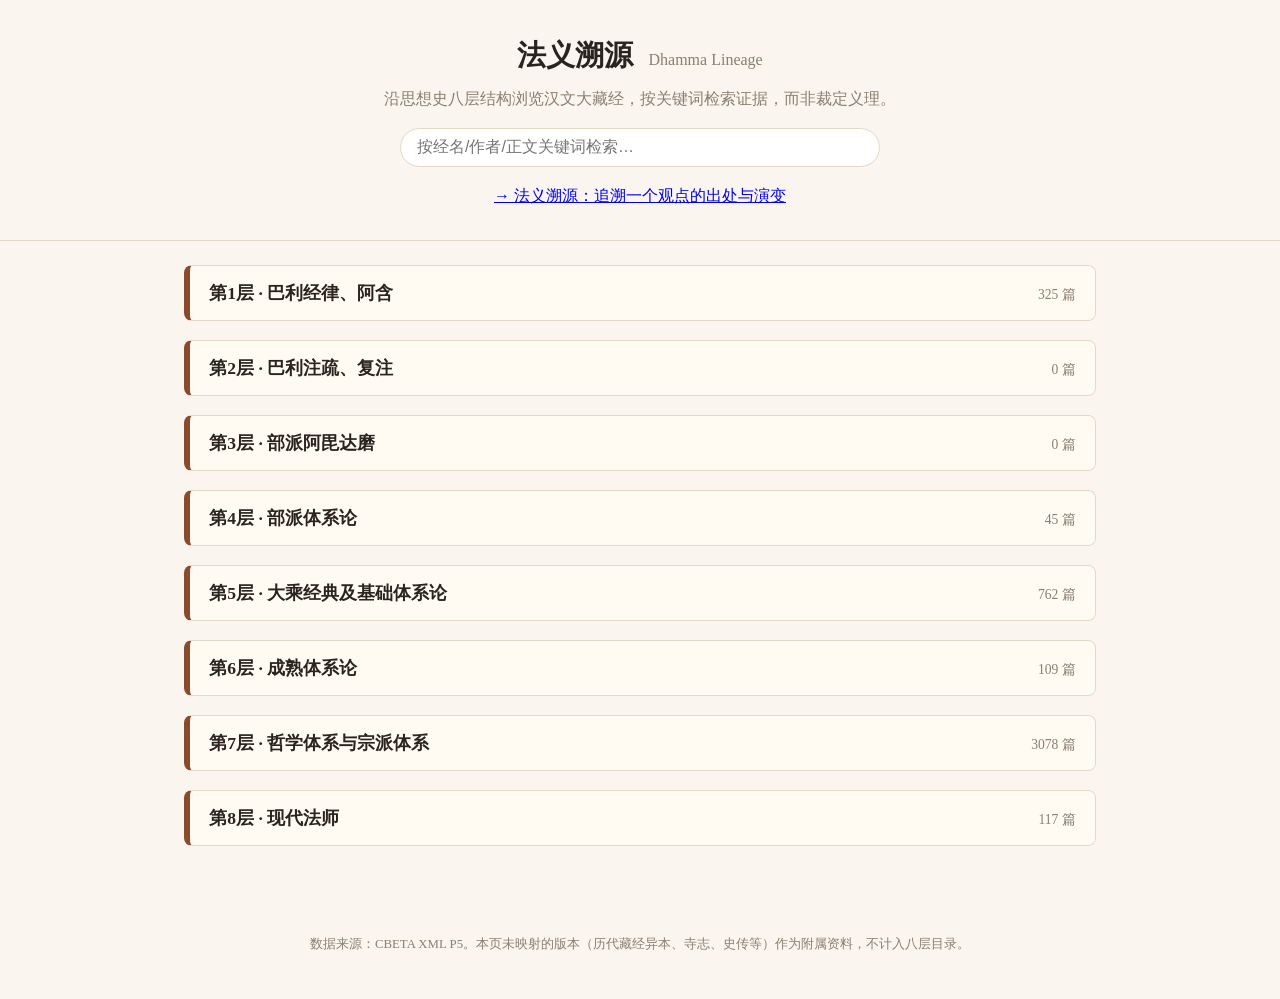
==== site/index.html @ ca535c07 "Add collapsible show-more for long hit lists Both the per-layer document list and the per-document m" ====
<!doctype html>
<html lang="zh-Hant">
<head>
<meta charset="utf-8">
<title>法义溯源 · 八层藏经目录</title>
<meta name="viewport" content="width=device-width, initial-scale=1">
<link rel="stylesheet" href="style.css">
</head>
<body>
<header>
  <h1>法义溯源 <span class="sub">Dhamma Lineage</span></h1>
  <p class="tagline">沿思想史八层结构浏览汉文大藏经，按关键词检索证据，而非裁定义理。</p>
  <div class="searchbar">
    <input id="searchInput" type="text" placeholder="按经名/作者/正文关键词检索…">
  </div>
  <p class="nav-link"><a href="trace.html">→ 法义溯源：追溯一个观点的出处与演变</a></p>
</header>

<section id="fulltextResults" class="fulltext-results" hidden></section>

<main id="layers"></main>

<footer>
  <p>数据来源：CBETA XML P5。本页未映射的版本（历代藏经异本、寺志、史传等）作为附属资料，不计入八层目录。</p>
</footer>

<script src="layers.js"></script>
<script src="s2t.js"></script>
<script src="doctext.js"></script>
<script src="collapsible.js"></script>
<script src="fulltext-search.js"></script>
<script src="app.js"></script>
</body>
</html>
---- site/style.css ----
:root {
  --ink: #2a2420;
  --paper: #faf6ef;
  --accent: #8a4b2c;
  --muted: #8a7f70;
  --line: #e2d8c6;
}
* { box-sizing: border-box; }
body {
  margin: 0;
  font-family: "Songti SC", "Noto Serif CJK SC", "PingFang SC", serif;
  background: var(--paper);
  color: var(--ink);
  line-height: 1.6;
}
header {
  padding: 2rem 1.5rem 1rem;
  border-bottom: 1px solid var(--line);
  text-align: center;
}
h1 { margin: 0; font-size: 1.8rem; }
h1 .sub { font-size: 1rem; color: var(--muted); font-weight: normal; margin-left: .5rem; }
.tagline { color: var(--muted); margin: .5rem 0 1rem; }
.searchbar input {
  width: min(480px, 90%);
  padding: .6rem 1rem;
  border: 1px solid var(--line);
  border-radius: 999px;
  font-size: 1rem;
}
main { max-width: 960px; margin: 0 auto; padding: 1.5rem; }
.layer-block {
  border: 1px solid var(--line);
  border-left: 6px solid var(--accent);
  border-radius: 8px;
  margin-bottom: 1.2rem;
  background: #fff;
  overflow: hidden;
}
.layer-header {
  padding: .8rem 1.2rem;
  cursor: pointer;
  display: flex;
  justify-content: space-between;
  align-items: baseline;
  background: #fffaf2;
}
.layer-header h2 { margin: 0; font-size: 1.1rem; }
.layer-count { color: var(--muted); font-size: .85rem; }
.layer-body { padding: 0 1.2rem 1rem; display: none; }
.layer-block.open .layer-body { display: block; }
.text-list { list-style: none; margin: 0; padding: 0; column-width: 260px; }
.text-list li { padding: .25rem 0; break-inside: avoid; }
.text-list a { color: var(--ink); text-decoration: none; }
.text-list a:hover { color: var(--accent); text-decoration: underline; }
.confidence-low { opacity: .7; }
.confidence-low::after { content: " (待复核)"; font-size: .75em; color: var(--muted); }
footer { text-align: center; color: var(--muted); font-size: .8rem; padding: 2rem 1rem; }

.fulltext-results {
  max-width: 960px;
  margin: 0 auto;
  padding: 0 1.5rem 1rem;
}
.fulltext-status { color: var(--muted); }
.fulltext-heading { font-size: 1rem; color: var(--accent); margin: 1rem 0 .5rem; }
.fulltext-group {
  background: #fff;
  border: 1px solid var(--line);
  border-radius: 8px;
  padding: .6rem 1rem;
  margin-bottom: .6rem;
}
.fulltext-group h3 { margin: .2rem 0 .4rem; font-size: .95rem; }
.fulltext-list { list-style: none; margin: 0; padding: 0; }
.fulltext-list li { padding: .35rem 0; border-top: 1px solid var(--line); }
.fulltext-list li:first-child { border-top: none; }
.fulltext-list a { color: var(--accent); text-decoration: none; font-weight: 600; }
.fulltext-list a:hover { text-decoration: underline; }
.fulltext-list .snippet { display: block; color: var(--muted); font-size: .9rem; margin-top: .15rem; }
.relevance {
  margin-left: .5rem;
  font-size: .75rem;
  color: var(--accent);
  background: #f4e9dd;
  border-radius: 999px;
  padding: .05rem .5rem;
}
.hit-doc { display: flex; align-items: baseline; gap: .3rem; flex-wrap: wrap; }
.hit-count { color: var(--muted); font-size: .8rem; margin-left: auto; }
.match-positions { list-style: decimal; margin: .3rem 0 0; padding-left: 1.4rem; }
.match-positions li { padding: .15rem 0; }
.match-positions a {
  color: var(--muted);
  font-size: .88rem;
  text-decoration: none;
}
.match-positions a:hover { color: var(--accent); text-decoration: underline; }
.match-positions a mark, .match-positions a b.hl { color: var(--accent); font-weight: 600; }

.clx-toggle-row { list-style: none; margin: .3rem 0 0; }
.clx-toggle {
  border: 1px dashed var(--line);
  background: transparent;
  color: var(--accent);
  border-radius: 999px;
  padding: .2rem .8rem;
  font-size: .82rem;
  cursor: pointer;
}
.clx-toggle:hover { background: #fffaf2; }
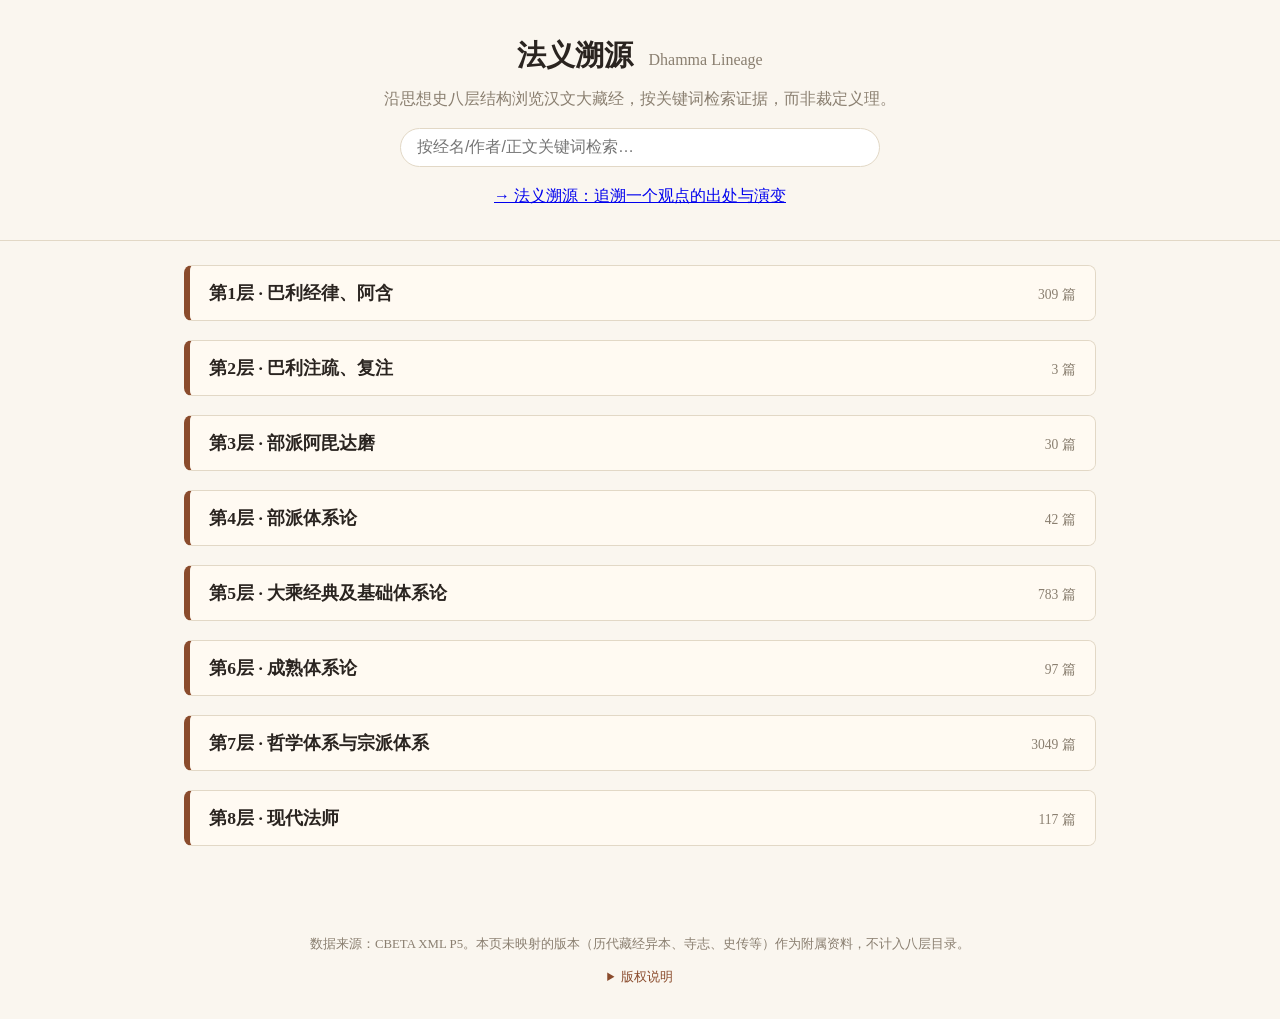
==== commit ba982719: "Add copyright notice to docs and site" ====
--- a/site/index.html
+++ b/site/index.html
@@ -22,6 +22,13 @@
 
 <footer>
   <p>数据来源：CBETA XML P5。本页未映射的版本（历代藏经异本、寺志、史传等）作为附属资料，不计入八层目录。</p>
+  <details class="copyright-panel">
+    <summary>版权说明</summary>
+    <div>
+      <p>本项目（分层规则、检索网页、阅读器网页与构建脚本）由 <a href="https://github.com/Bayson-create" target="_blank" rel="noopener">Bayson-create</a> 设计开发，代码以 <a href="https://www.apache.org/licenses/LICENSE-2.0" target="_blank" rel="noopener">Apache License 2.0</a> 开源；项目原创文字内容以 <a href="https://creativecommons.org/licenses/by/4.0/" target="_blank" rel="noopener">CC BY 4.0</a> 共享，转载请注明出处。</p>
+      <p>佛教文献来自 <a href="https://github.com/cbeta-org/xml-p5" target="_blank" rel="noopener">CBETA XML-P5</a>。佛典原文、TEI 标记及相关权利属于 CBETA 与各原权利方；本项目仅作非商业学习、检索与研究辅助，并保留每篇文本的 CBETA id 与来源信息。详见 <a href="https://github.com/Bayson-create/dhamma-lineage#版权声明--copyright-notice" target="_blank" rel="noopener">完整版权声明</a>。</p>
+    </div>
+  </details>
 </footer>
 
 <script src="layers.js"></script>
--- a/site/style.css
+++ b/site/style.css
@@ -56,6 +56,30 @@
 .confidence-low { opacity: .7; }
 .confidence-low::after { content: " (待复核)"; font-size: .75em; color: var(--muted); }
 footer { text-align: center; color: var(--muted); font-size: .8rem; padding: 2rem 1rem; }
+footer a { color: var(--accent); }
+.copyright-panel {
+  max-width: 680px;
+  margin: .8rem auto 0;
+  text-align: left;
+}
+.copyright-panel summary {
+  width: max-content;
+  margin: 0 auto;
+  color: var(--accent);
+  cursor: pointer;
+  list-style-position: inside;
+}
+.copyright-panel summary:hover { text-decoration: underline; }
+.copyright-panel div {
+  margin-top: .7rem;
+  padding: .85rem 1rem;
+  border: 1px solid var(--line);
+  border-radius: 8px;
+  background: #fffaf2;
+  line-height: 1.7;
+}
+.copyright-panel p { margin: 0 0 .55rem; }
+.copyright-panel p:last-child { margin-bottom: 0; }
 
 .fulltext-results {
   max-width: 960px;
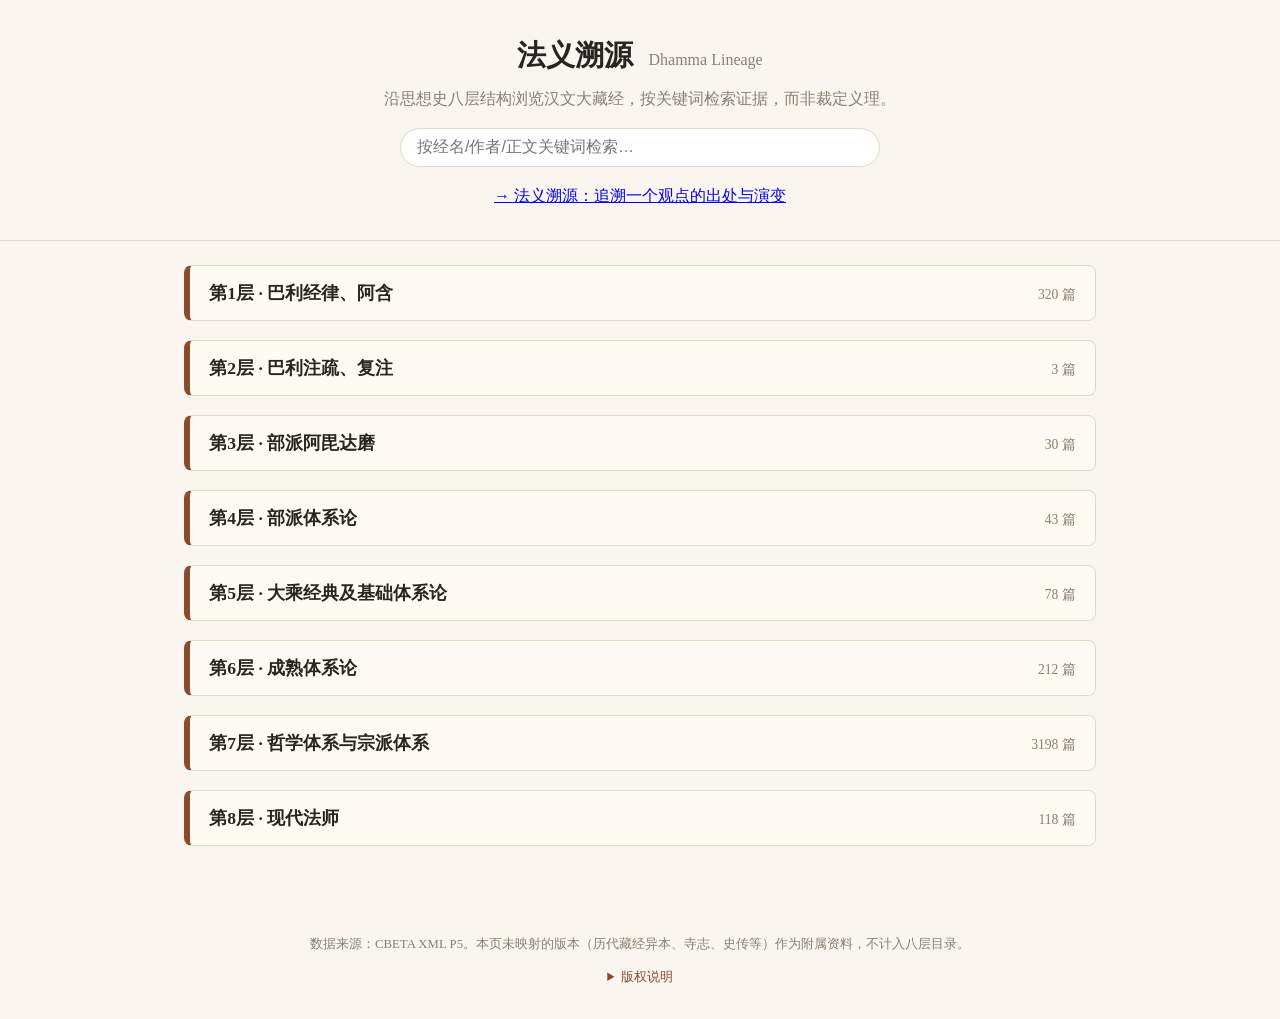
==== commit 4baa8b34: "Fix traditional-character search missing hits on variant glyphs Query normalization only ran toTradi" ====
--- a/site/index.html
+++ b/site/index.html
@@ -33,6 +33,7 @@
 
 <script src="layers.js"></script>
 <script src="s2t.js"></script>
+<script src="t2s.js"></script>
 <script src="doctext.js"></script>
 <script src="collapsible.js"></script>
 <script src="fulltext-search.js"></script>
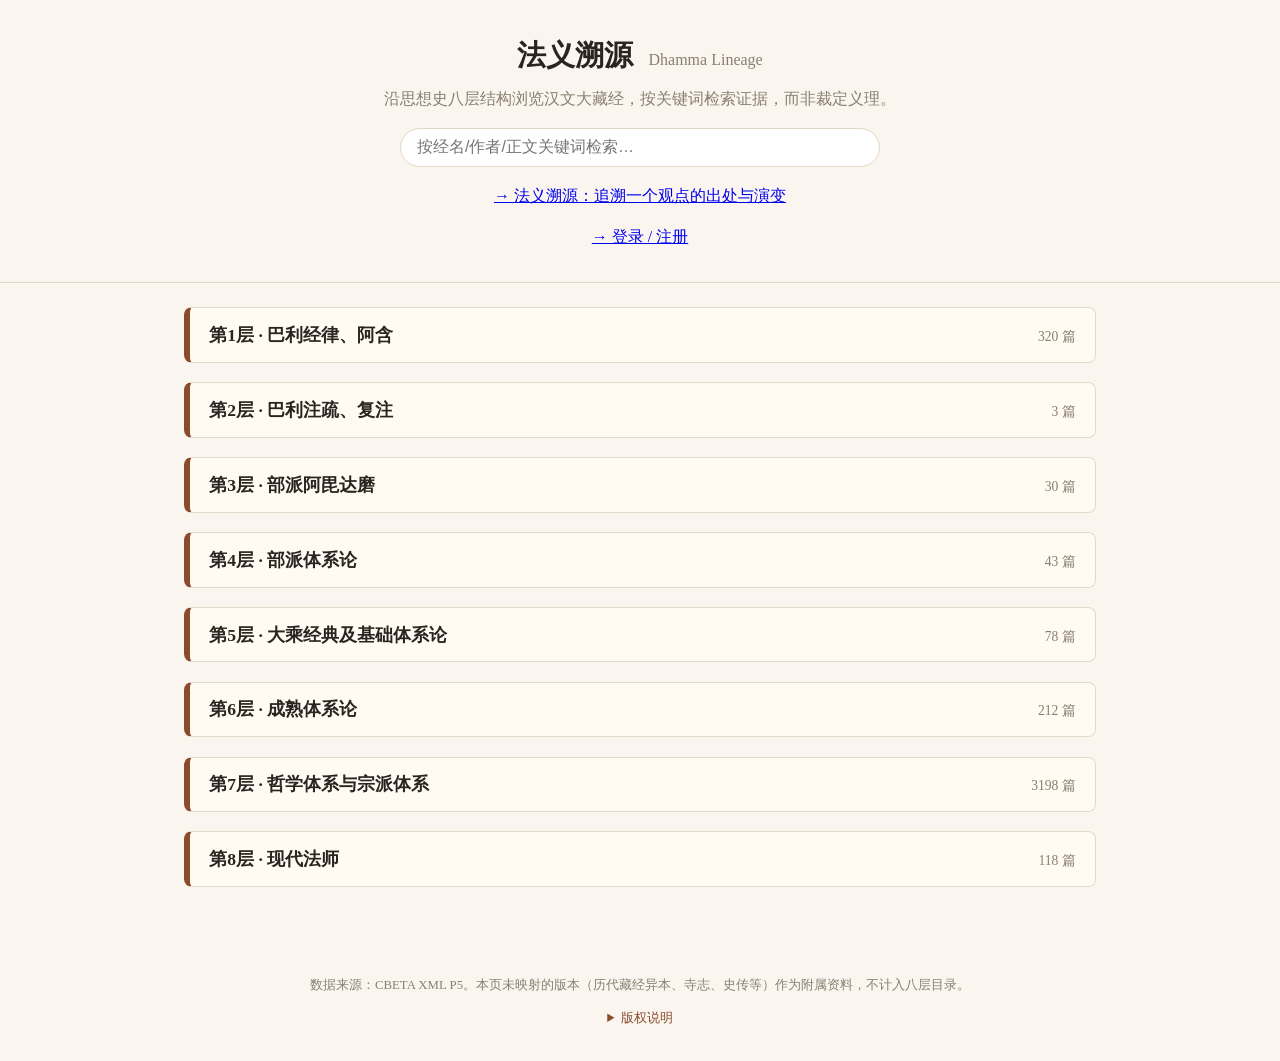
==== commit 32eb4520: "Add login/account pages and an experimental AI trace panel New login.html/account.html share account" ====
--- a/site/index.html
+++ b/site/index.html
@@ -37,6 +37,7 @@
 <script src="doctext.js"></script>
 <script src="collapsible.js"></script>
 <script src="fulltext-search.js"></script>
+<script src="auth.js"></script>
 <script src="app.js"></script>
 </body>
 </html>
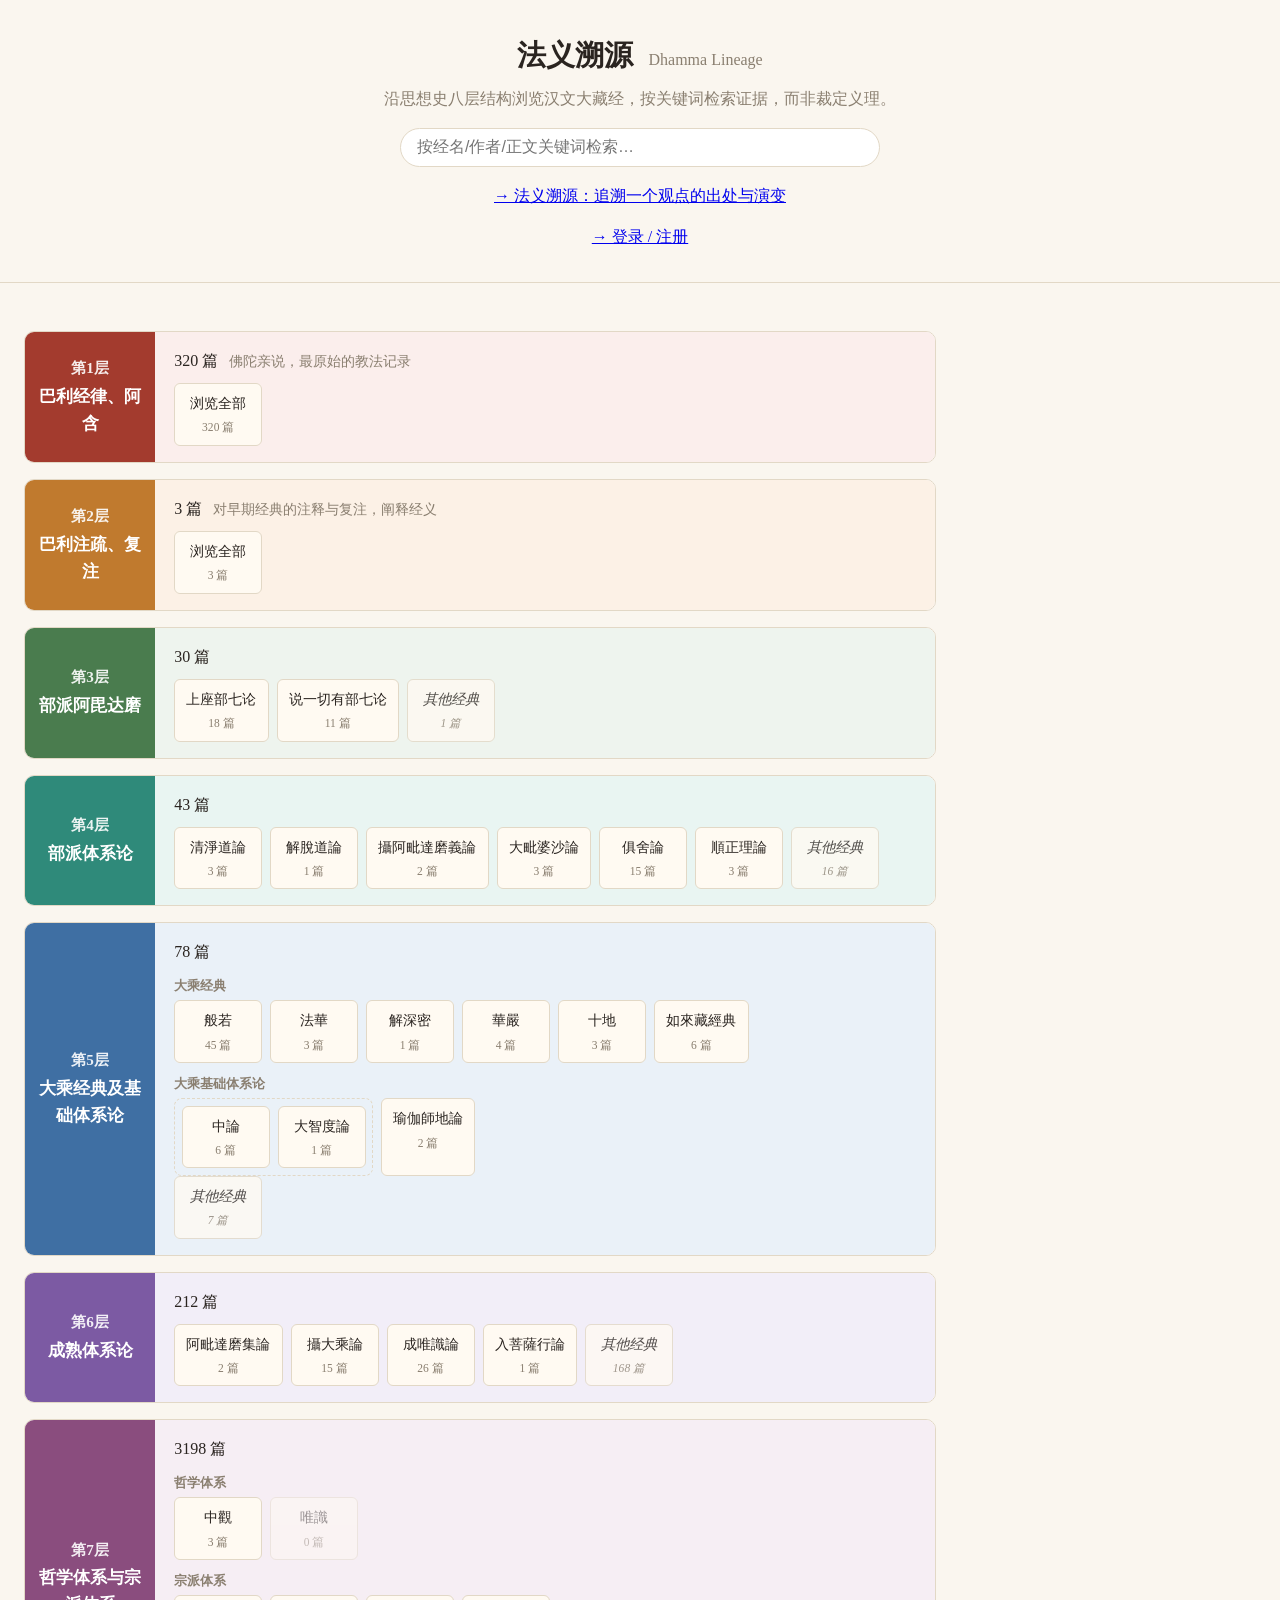
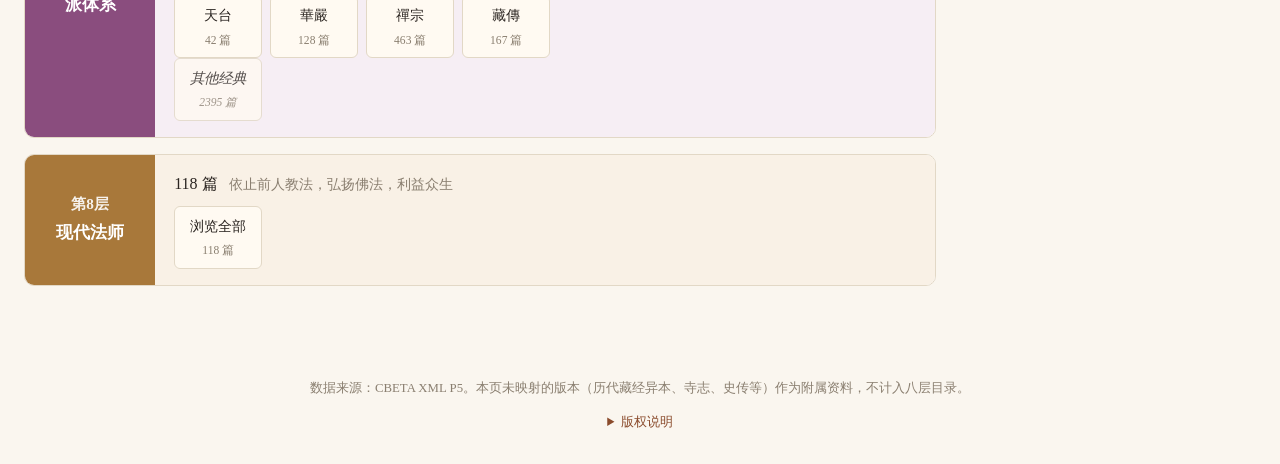
==== commit d400671f: "Redesign homepage as curated per-layer card grid; highlight AI trace hits Homepage: replaces the pla" ====
--- a/site/index.html
+++ b/site/index.html
@@ -5,6 +5,7 @@
 <title>法义溯源 · 八层藏经目录</title>
 <meta name="viewport" content="width=device-width, initial-scale=1">
 <link rel="stylesheet" href="style.css">
+<link rel="stylesheet" href="home.css">
 </head>
 <body>
 <header>
--- a/site/home.css
+++ b/site/home.css
@@ -0,0 +1,91 @@
+/* Redesigned homepage - a colored band per historical layer with
+ * representative-text cards, replacing the old plain accordion list.
+ * Layer accent colors are distinct per band (unlike the rest of the site's
+ * single --accent) to make the eight-layer progression legible at a
+ * glance, per the reference design. */
+
+:root {
+  --l1: #a33b2e; --l1-bg: #fbeeec;
+  --l2: #c07a2e; --l2-bg: #fcf1e6;
+  --l3: #4a7c4e; --l3-bg: #eef4ee;
+  --l4: #2f8a7a; --l4-bg: #e9f5f2;
+  --l5: #3f6fa3; --l5-bg: #eaf1f8;
+  --l6: #7c5aa3; --l6-bg: #f2eef8;
+  --l7: #8a4d7e; --l7-bg: #f6eef4;
+  --l8: #a8783a; --l8-bg: #f9f1e6;
+}
+
+.home-layers { display: flex; flex-direction: column; gap: 1rem; margin: 1.5rem 0; }
+
+.home-band {
+  display: flex;
+  border: 1px solid var(--line);
+  border-radius: 10px;
+  overflow: hidden;
+  background: #fff;
+}
+.home-band-label {
+  flex: 0 0 130px;
+  color: #fff;
+  padding: 1rem .8rem;
+  display: flex;
+  flex-direction: column;
+  justify-content: center;
+  text-align: center;
+  font-weight: bold;
+  gap: .2rem;
+}
+.home-band-label .layer-num { font-size: .95rem; opacity: .9; }
+.home-band-label .layer-short { font-size: 1.05rem; }
+
+.home-band-body { flex: 1; padding: 1rem 1.2rem; }
+.home-band-head { display: flex; align-items: baseline; gap: .7rem; flex-wrap: wrap; margin-bottom: .6rem; }
+.home-band-title { font-size: 1.1rem; font-weight: bold; margin: 0; }
+.home-band-tagline { color: var(--muted); font-size: .88rem; margin: 0; }
+.home-band-empty { color: var(--muted); font-size: .9rem; }
+
+.home-cardgroup-label {
+  font-size: .82rem;
+  color: var(--muted);
+  margin: .6rem 0 .3rem;
+  font-weight: bold;
+}
+.home-cardgroup-label:first-child { margin-top: 0; }
+
+.home-cards { display: flex; flex-wrap: wrap; gap: .5rem; }
+.home-card-pair {
+  display: flex;
+  gap: .5rem;
+  border: 1px dashed var(--line);
+  border-radius: 8px;
+  padding: .4rem;
+}
+.home-card {
+  border: 1px solid var(--line);
+  border-radius: 6px;
+  padding: .5rem .7rem;
+  background: var(--card-bg, #fffaf2);
+  cursor: pointer;
+  font-size: .9rem;
+  display: flex;
+  flex-direction: column;
+  align-items: center;
+  gap: .2rem;
+  min-width: 88px;
+  text-align: center;
+  transition: transform .1s;
+}
+.home-card:hover { transform: translateY(-2px); border-color: var(--card-accent, var(--accent)); }
+.home-card .card-count { font-size: .72rem; color: var(--muted); }
+.home-card.other { opacity: .8; font-style: italic; }
+.home-card.empty { opacity: .45; cursor: default; }
+.home-card.empty:hover { transform: none; }
+
+.home-drilldown {
+  margin-top: .8rem;
+  border-top: 1px solid var(--line);
+  padding-top: .7rem;
+}
+.home-drilldown h5 { margin: 0 0 .4rem; font-size: .95rem; }
+.home-drilldown .text-list { column-width: 220px; }
+.home-drilldown-close { float: right; background: none; border: none; color: var(--muted); cursor: pointer; font-size: .85rem; }
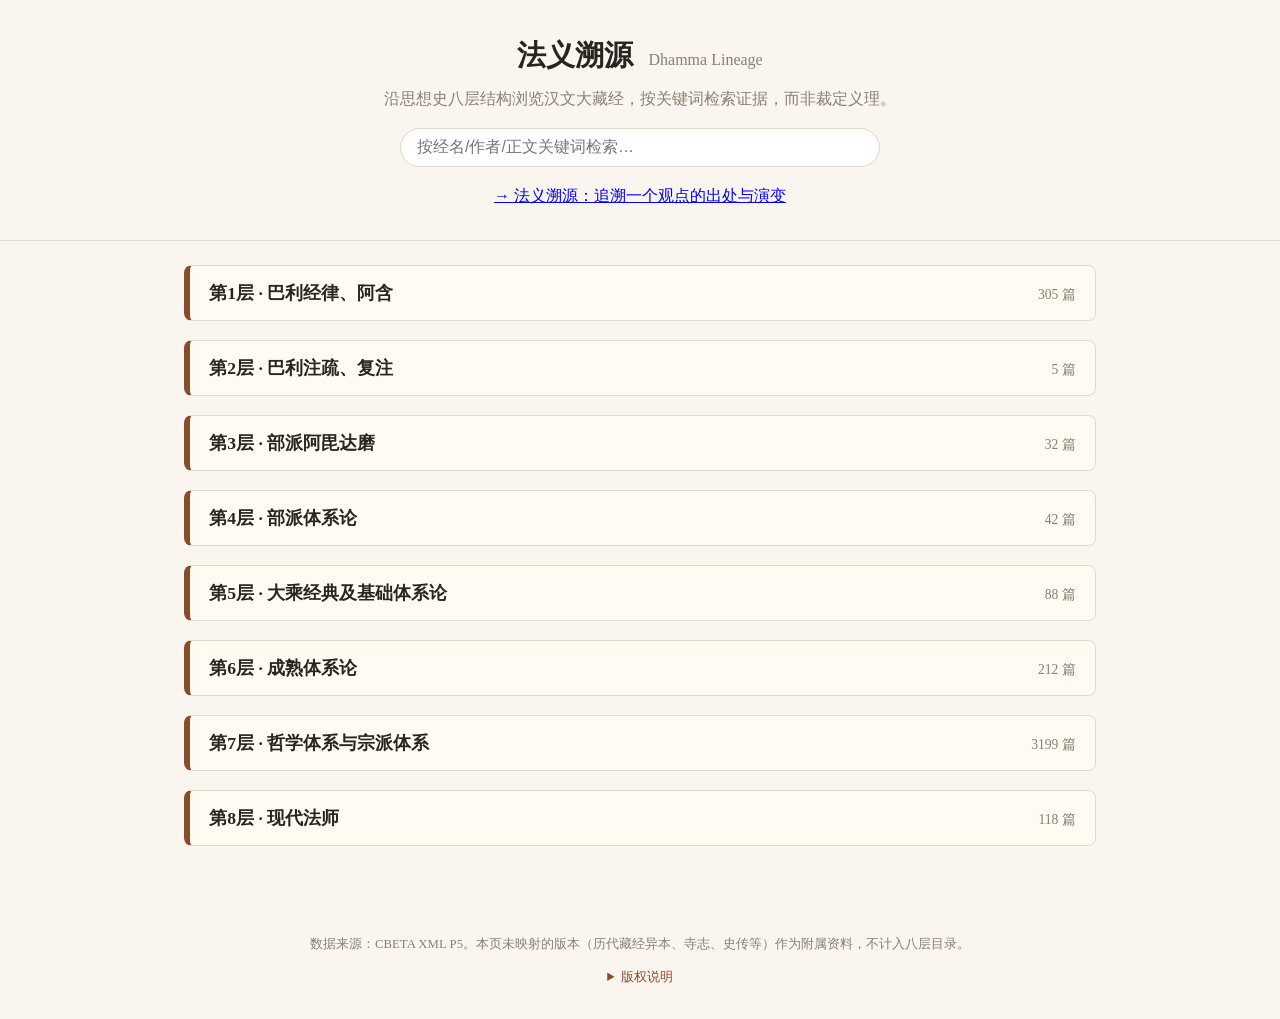
==== commit e7651791: "feat: add V4 lineage search bridge" ====
--- a/site/index.html
+++ b/site/index.html
@@ -5,7 +5,6 @@
 <title>法义溯源 · 八层藏经目录</title>
 <meta name="viewport" content="width=device-width, initial-scale=1">
 <link rel="stylesheet" href="style.css">
-<link rel="stylesheet" href="home.css">
 </head>
 <body>
 <header>
@@ -38,7 +37,7 @@
 <script src="doctext.js"></script>
 <script src="collapsible.js"></script>
 <script src="fulltext-search.js"></script>
-<script src="auth.js"></script>
+<script src="v4-search.js"></script>
 <script src="app.js"></script>
 </body>
 </html>
--- a/site/style.css
+++ b/site/style.css
@@ -119,6 +119,27 @@
   font-size: .88rem;
   text-decoration: none;
 }
+
+/* V4 source cards share the warm, restrained visual language of the lineage
+   page while clearly separating immutable three-language evidence from the
+   local CBETA corpus. */
+.v4-lineage-results { margin: 1rem auto; max-width: 960px; }
+.v4-lineage-heading { color: var(--accent); font-size: 1.05rem; font-weight: 700; margin-bottom: .6rem; }
+.v4-lineage-heading span, .v4-lineage-heading small { color: var(--muted); font-size: .82rem; font-weight: 400; margin-left: .5rem; }
+.v4-lineage-group { background: #fff; border: 1px solid var(--line); border-left: 5px solid #b1833d; border-radius: 12px; padding: .7rem 1rem; margin: .65rem 0; box-shadow: 0 4px 14px rgba(75, 46, 20, .06); }
+.v4-lineage-group h3 { margin: 0 0 .35rem; color: var(--ink); font-size: .98rem; }
+.v4-lineage-group h3 small { color: var(--muted); font-size: .8rem; font-weight: 400; }
+.v4-lineage-group ul { list-style: none; padding: 0; margin: 0; }
+.v4-lineage-group li { border-top: 1px solid var(--line); padding: .5rem 0; }
+.v4-lineage-group li:first-child { border-top: 0; }
+.v4-lineage-group a { color: var(--accent); text-decoration: none; }
+.v4-lineage-group a:hover { text-decoration: underline; }
+.v4-lineage-group li > span { display: block; color: var(--muted); font-size: .8rem; }
+.v4-lineage-group p { margin: .2rem 0 0; color: var(--ink); font-size: .9rem; }
+.v4-lineage-group mark { background: #f5e2a5; color: inherit; padding: .05rem .15rem; }
+.v4-lineage-next { border: 1px solid var(--line); background: #fffaf2; border-radius: 999px; color: var(--accent); padding: .45rem .9rem; cursor: pointer; }
+.v4-lineage-loading, .v4-lineage-error { color: var(--muted); padding: .7rem 0; }
+@media (max-width: 600px) { .v4-lineage-results { margin: .8rem 0; } .v4-lineage-group { border-radius: 9px; padding: .6rem .75rem; } }
 .match-positions a:hover { color: var(--accent); text-decoration: underline; }
 .match-positions a mark, .match-positions a b.hl { color: var(--accent); font-weight: 600; }
 
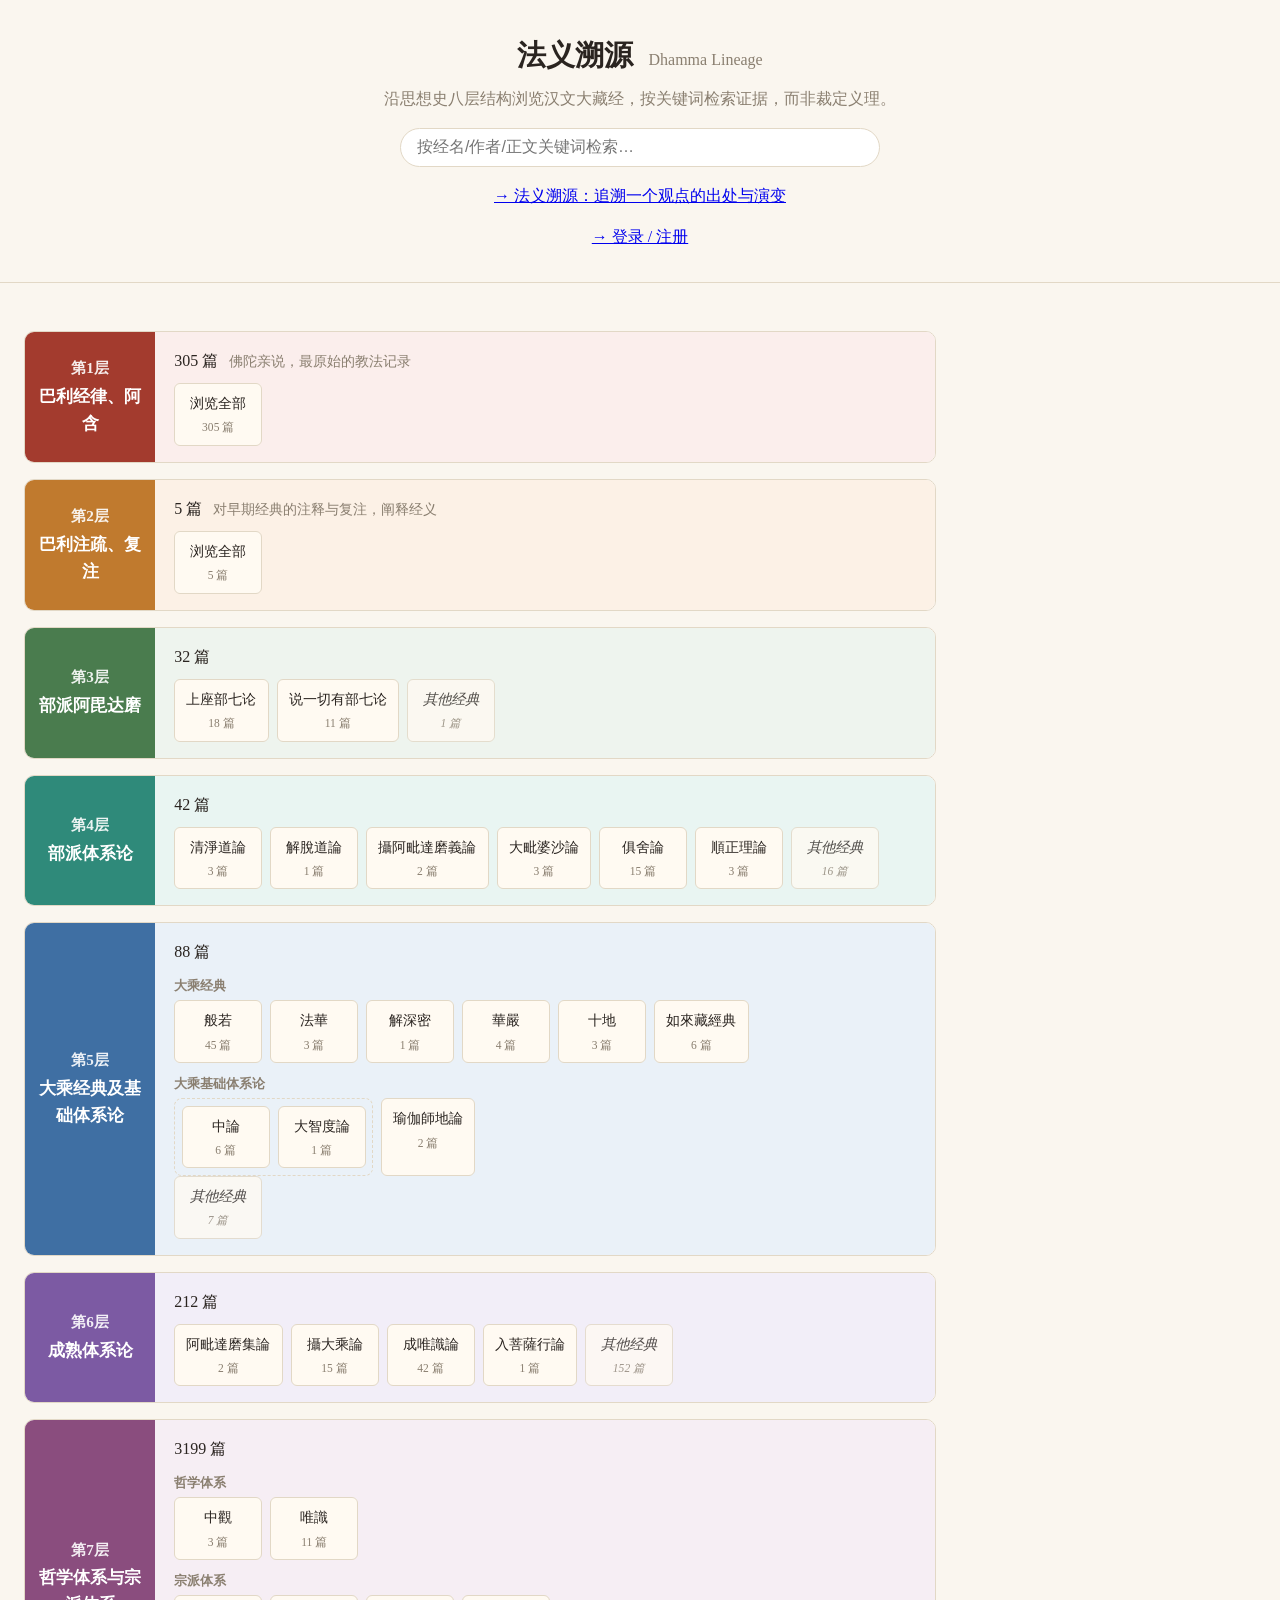
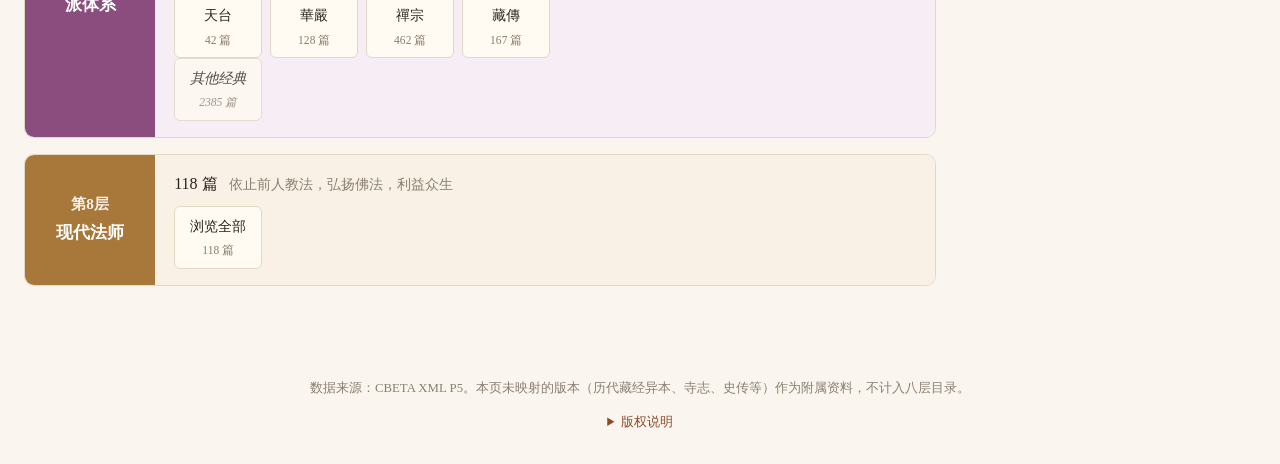
==== commit a4f08f22: "merge: preserve remote lineage redesign with V4 search" ====
--- a/site/index.html
+++ b/site/index.html
@@ -5,6 +5,7 @@
 <title>法义溯源 · 八层藏经目录</title>
 <meta name="viewport" content="width=device-width, initial-scale=1">
 <link rel="stylesheet" href="style.css">
+<link rel="stylesheet" href="home.css">
 </head>
 <body>
 <header>
@@ -38,6 +39,7 @@
 <script src="collapsible.js"></script>
 <script src="fulltext-search.js"></script>
 <script src="v4-search.js"></script>
+<script src="auth.js"></script>
 <script src="app.js"></script>
 </body>
 </html>
--- a/site/home.css
+++ b/site/home.css
@@ -0,0 +1,91 @@
+/* Redesigned homepage - a colored band per historical layer with
+ * representative-text cards, replacing the old plain accordion list.
+ * Layer accent colors are distinct per band (unlike the rest of the site's
+ * single --accent) to make the eight-layer progression legible at a
+ * glance, per the reference design. */
+
+:root {
+  --l1: #a33b2e; --l1-bg: #fbeeec;
+  --l2: #c07a2e; --l2-bg: #fcf1e6;
+  --l3: #4a7c4e; --l3-bg: #eef4ee;
+  --l4: #2f8a7a; --l4-bg: #e9f5f2;
+  --l5: #3f6fa3; --l5-bg: #eaf1f8;
+  --l6: #7c5aa3; --l6-bg: #f2eef8;
+  --l7: #8a4d7e; --l7-bg: #f6eef4;
+  --l8: #a8783a; --l8-bg: #f9f1e6;
+}
+
+.home-layers { display: flex; flex-direction: column; gap: 1rem; margin: 1.5rem 0; }
+
+.home-band {
+  display: flex;
+  border: 1px solid var(--line);
+  border-radius: 10px;
+  overflow: hidden;
+  background: #fff;
+}
+.home-band-label {
+  flex: 0 0 130px;
+  color: #fff;
+  padding: 1rem .8rem;
+  display: flex;
+  flex-direction: column;
+  justify-content: center;
+  text-align: center;
+  font-weight: bold;
+  gap: .2rem;
+}
+.home-band-label .layer-num { font-size: .95rem; opacity: .9; }
+.home-band-label .layer-short { font-size: 1.05rem; }
+
+.home-band-body { flex: 1; padding: 1rem 1.2rem; }
+.home-band-head { display: flex; align-items: baseline; gap: .7rem; flex-wrap: wrap; margin-bottom: .6rem; }
+.home-band-title { font-size: 1.1rem; font-weight: bold; margin: 0; }
+.home-band-tagline { color: var(--muted); font-size: .88rem; margin: 0; }
+.home-band-empty { color: var(--muted); font-size: .9rem; }
+
+.home-cardgroup-label {
+  font-size: .82rem;
+  color: var(--muted);
+  margin: .6rem 0 .3rem;
+  font-weight: bold;
+}
+.home-cardgroup-label:first-child { margin-top: 0; }
+
+.home-cards { display: flex; flex-wrap: wrap; gap: .5rem; }
+.home-card-pair {
+  display: flex;
+  gap: .5rem;
+  border: 1px dashed var(--line);
+  border-radius: 8px;
+  padding: .4rem;
+}
+.home-card {
+  border: 1px solid var(--line);
+  border-radius: 6px;
+  padding: .5rem .7rem;
+  background: var(--card-bg, #fffaf2);
+  cursor: pointer;
+  font-size: .9rem;
+  display: flex;
+  flex-direction: column;
+  align-items: center;
+  gap: .2rem;
+  min-width: 88px;
+  text-align: center;
+  transition: transform .1s;
+}
+.home-card:hover { transform: translateY(-2px); border-color: var(--card-accent, var(--accent)); }
+.home-card .card-count { font-size: .72rem; color: var(--muted); }
+.home-card.other { opacity: .8; font-style: italic; }
+.home-card.empty { opacity: .45; cursor: default; }
+.home-card.empty:hover { transform: none; }
+
+.home-drilldown {
+  margin-top: .8rem;
+  border-top: 1px solid var(--line);
+  padding-top: .7rem;
+}
+.home-drilldown h5 { margin: 0 0 .4rem; font-size: .95rem; }
+.home-drilldown .text-list { column-width: 220px; }
+.home-drilldown-close { float: right; background: none; border: none; color: var(--muted); cursor: pointer; font-size: .85rem; }
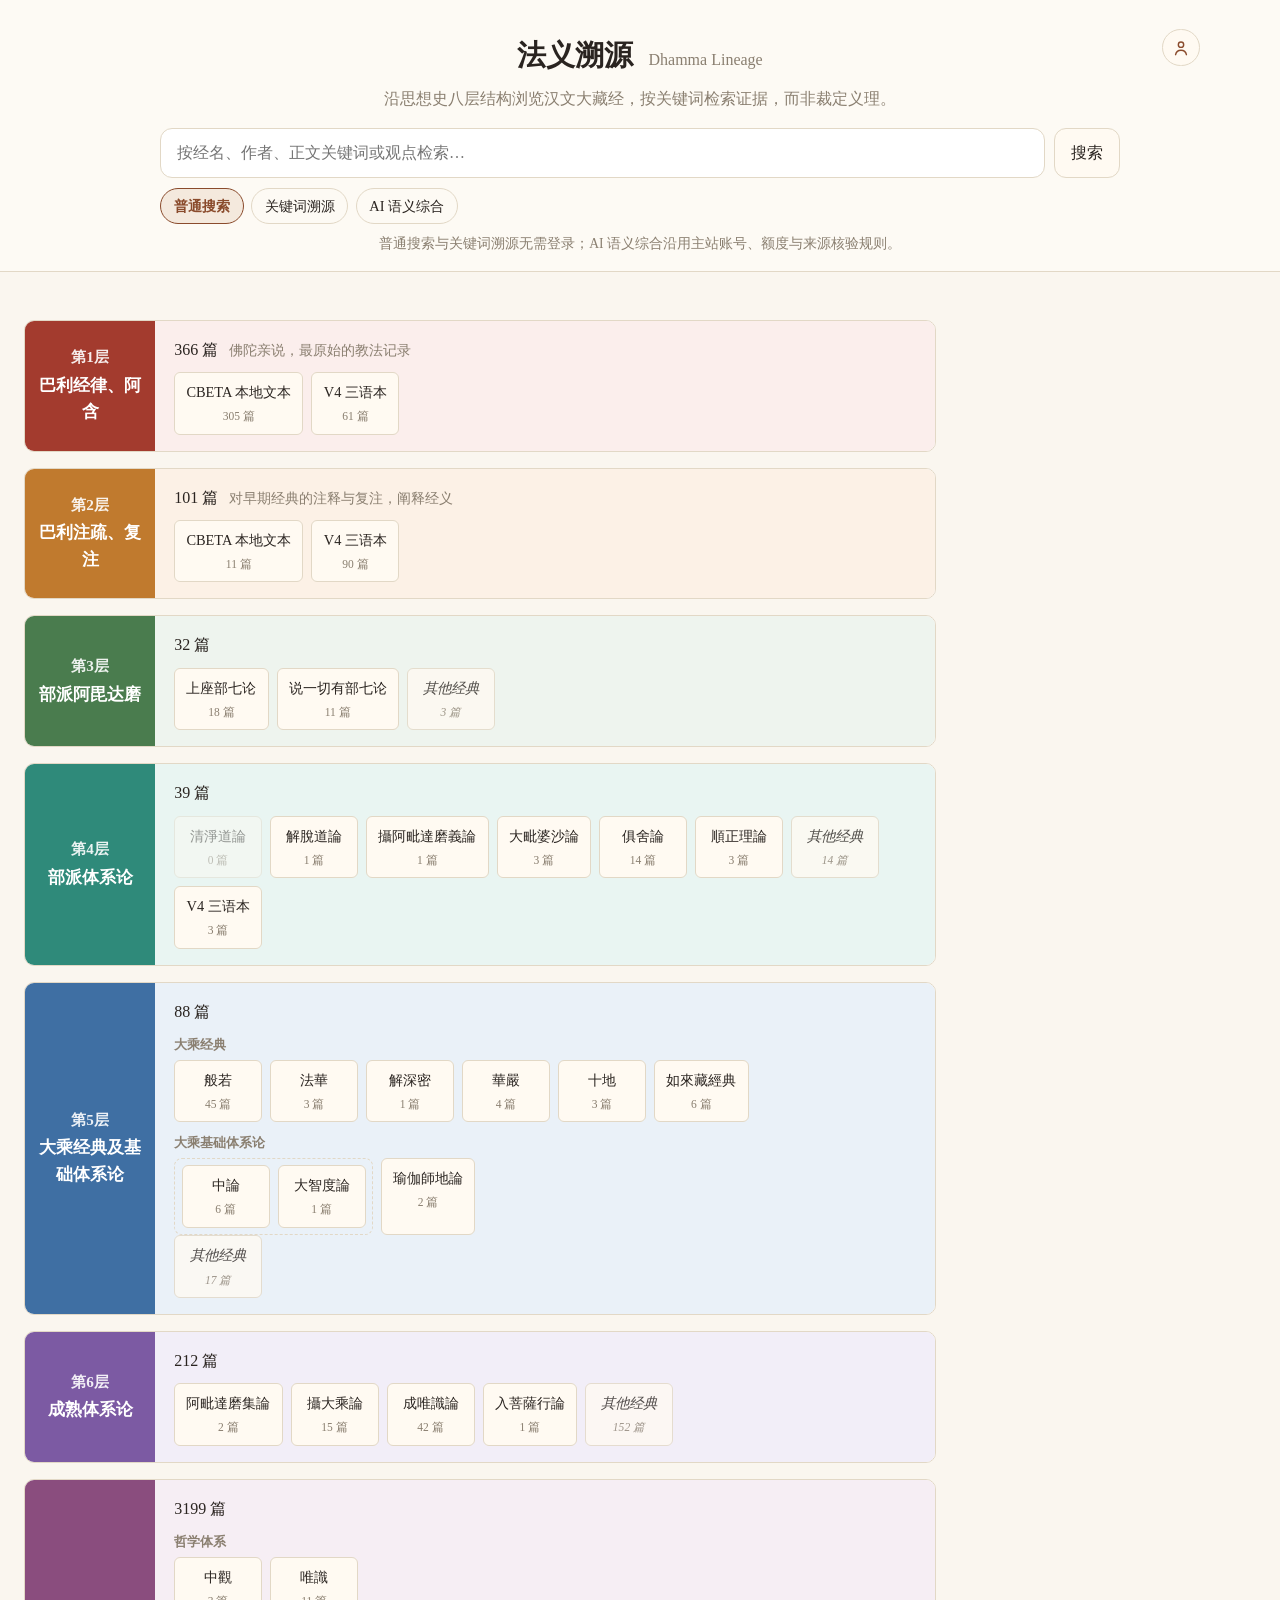
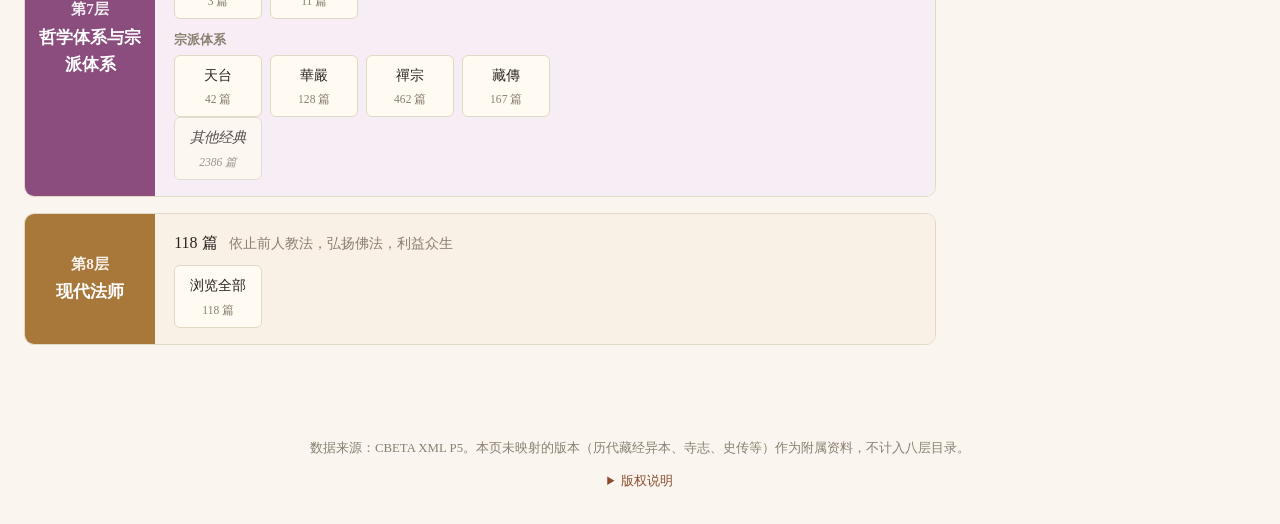
==== commit 40e34b1f: "Unify lineage search and V4 sources" ====
--- a/site/index.html
+++ b/site/index.html
@@ -1,5 +1,5 @@
 <!doctype html>
-<html lang="zh-Hant">
+<html lang="zh-CN">
 <head>
 <meta charset="utf-8">
 <title>法义溯源 · 八层藏经目录</title>
@@ -12,9 +12,17 @@
   <h1>法义溯源 <span class="sub">Dhamma Lineage</span></h1>
   <p class="tagline">沿思想史八层结构浏览汉文大藏经，按关键词检索证据，而非裁定义理。</p>
   <div class="searchbar">
-    <input id="searchInput" type="text" placeholder="按经名/作者/正文关键词检索…">
+    <div class="search-row">
+      <input id="searchInput" type="text" placeholder="按经名、作者、正文关键词或观点检索…">
+      <button id="searchBtn" type="button">搜索</button>
+    </div>
+    <div class="search-modes" role="group" aria-label="搜索模式">
+      <button type="button" class="search-mode active" data-search-mode="normal">普通搜索</button>
+      <button type="button" class="search-mode" data-search-mode="keyword">关键词溯源</button>
+      <button type="button" class="search-mode" data-search-mode="ai">AI 语义综合</button>
+    </div>
   </div>
-  <p class="nav-link"><a href="trace.html">→ 法义溯源：追溯一个观点的出处与演变</a></p>
+  <p class="search-note">普通搜索与关键词溯源无需登录；AI 语义综合沿用主站账号、额度与来源核验规则。</p>
 </header>
 
 <section id="fulltextResults" class="fulltext-results" hidden></section>
--- a/site/style.css
+++ b/site/style.css
@@ -154,3 +154,67 @@
   cursor: pointer;
 }
 .clx-toggle:hover { background: #fffaf2; }
+
+/* Homepage controls use the same restrained warm-card language as the
+   Study Guide's dhamma page.  Keep the account affordance out of the search
+   flow while making it visible and keyboard discoverable. */
+header { position: relative; background: rgba(255, 252, 247, .72); }
+.searchbar { max-width: 960px; margin: .8rem auto 0; }
+.search-row { display: flex; gap: .55rem; align-items: stretch; }
+.search-row input {
+  flex: 1 1 auto;
+  min-width: 0;
+  width: auto;
+  padding: .7rem 1rem;
+  border: 1px solid var(--line);
+  border-radius: 12px;
+  background: #fff;
+  color: var(--ink);
+  font: inherit;
+  font-size: 1rem;
+}
+.search-row input:focus { outline: 2px solid rgba(138, 75, 44, .25); outline-offset: 1px; border-color: var(--accent); }
+.search-row button, .search-mode {
+  border: 1px solid var(--line);
+  border-radius: 12px;
+  background: #fffaf2;
+  color: var(--ink);
+  padding: .55rem 1rem;
+  font: inherit;
+  cursor: pointer;
+}
+.search-row button:hover, .search-mode:hover { border-color: var(--accent); color: var(--accent); }
+.search-row button:focus-visible, .search-mode:focus-visible, .account-icon:focus-visible { outline: 2px solid var(--accent); outline-offset: 2px; }
+.search-modes { display: flex; flex-wrap: wrap; gap: .45rem; margin-top: .65rem; }
+.search-mode { border-radius: 999px; padding: .35rem .8rem; font-size: .9rem; background: transparent; }
+.search-mode.active { border-color: var(--accent); background: #f4e9dd; color: var(--accent); font-weight: 600; }
+.search-note { max-width: 960px; margin: .55rem auto 0; color: var(--muted); font-size: .85rem; }
+.auth-nav { position: absolute; top: 1.8rem; right: max(1rem, calc((100% - 1120px) / 2)); margin: 0; }
+.account-icon { display: inline-flex; width: 2.35rem; height: 2.35rem; align-items: center; justify-content: center; border: 1px solid var(--line); border-radius: 50%; background: #fffaf2; color: var(--accent); text-decoration: none; line-height: 1; }
+.account-icon svg { width: 1.25rem; height: 1.25rem; fill: none; stroke: currentColor; stroke-width: 1.7; stroke-linecap: round; stroke-linejoin: round; }
+.account-icon:hover { border-color: var(--accent); background: #f4e9dd; }
+.source-pill { display: inline-block; margin-left: .45rem; padding: .08rem .45rem; border: 1px solid #d7b77a; border-radius: 999px; color: #8a641b; background: #fff8e7; font-size: .72rem; line-height: 1.4; }
+.lineage-ai-results { max-width: 960px; margin: 0 auto; }
+.ai-synthesis { background: #fff; border: 1px solid var(--line); border-radius: 12px; padding: .8rem 1rem; margin: .5rem 0 .8rem; }
+.ai-synthesis p, .ai-synthesis h3, .ai-synthesis h4, .ai-synthesis h5 { margin: .35rem 0; }
+.ai-layer-detail { background: #fffaf2; border: 1px solid var(--line); border-radius: 10px; padding: .6rem .9rem; }
+.ai-layer-detail > summary { color: var(--accent); cursor: pointer; }
+.ai-layer-block { margin-top: .7rem; padding-top: .5rem; border-top: 1px solid var(--line); }
+.ai-layer-block h4 { margin: 0 0 .3rem; color: var(--accent); }
+.ai-hit-list { list-style: none; padding: 0; margin: 0; }
+.ai-hit-list li { padding: .45rem 0; border-top: 1px solid var(--line); }
+.ai-hit-list li:first-child { border-top: 0; }
+.ai-hit-list .hit-link { color: var(--accent); font-weight: 600; text-decoration: none; }
+.ai-hit-list .hit-link:hover { text-decoration: underline; }
+.ai-hit-list .snippet { display: block; margin-top: .2rem; color: var(--ink); background: #fff4bd; white-space: pre-wrap; font-weight: normal; }
+.ai-hit-list .juan { margin-left: .45rem; color: var(--muted); font-size: .8rem; }
+
+@media (max-width: 600px) {
+  header { padding-inline: 1rem; }
+  h1 { padding-right: 2.3rem; }
+  .auth-nav { top: 1.25rem; right: 1rem; }
+  .search-row { flex-wrap: wrap; }
+  .search-row input { flex-basis: 100%; }
+  .search-row button { flex: 0 0 auto; }
+  .search-note { line-height: 1.5; }
+}
